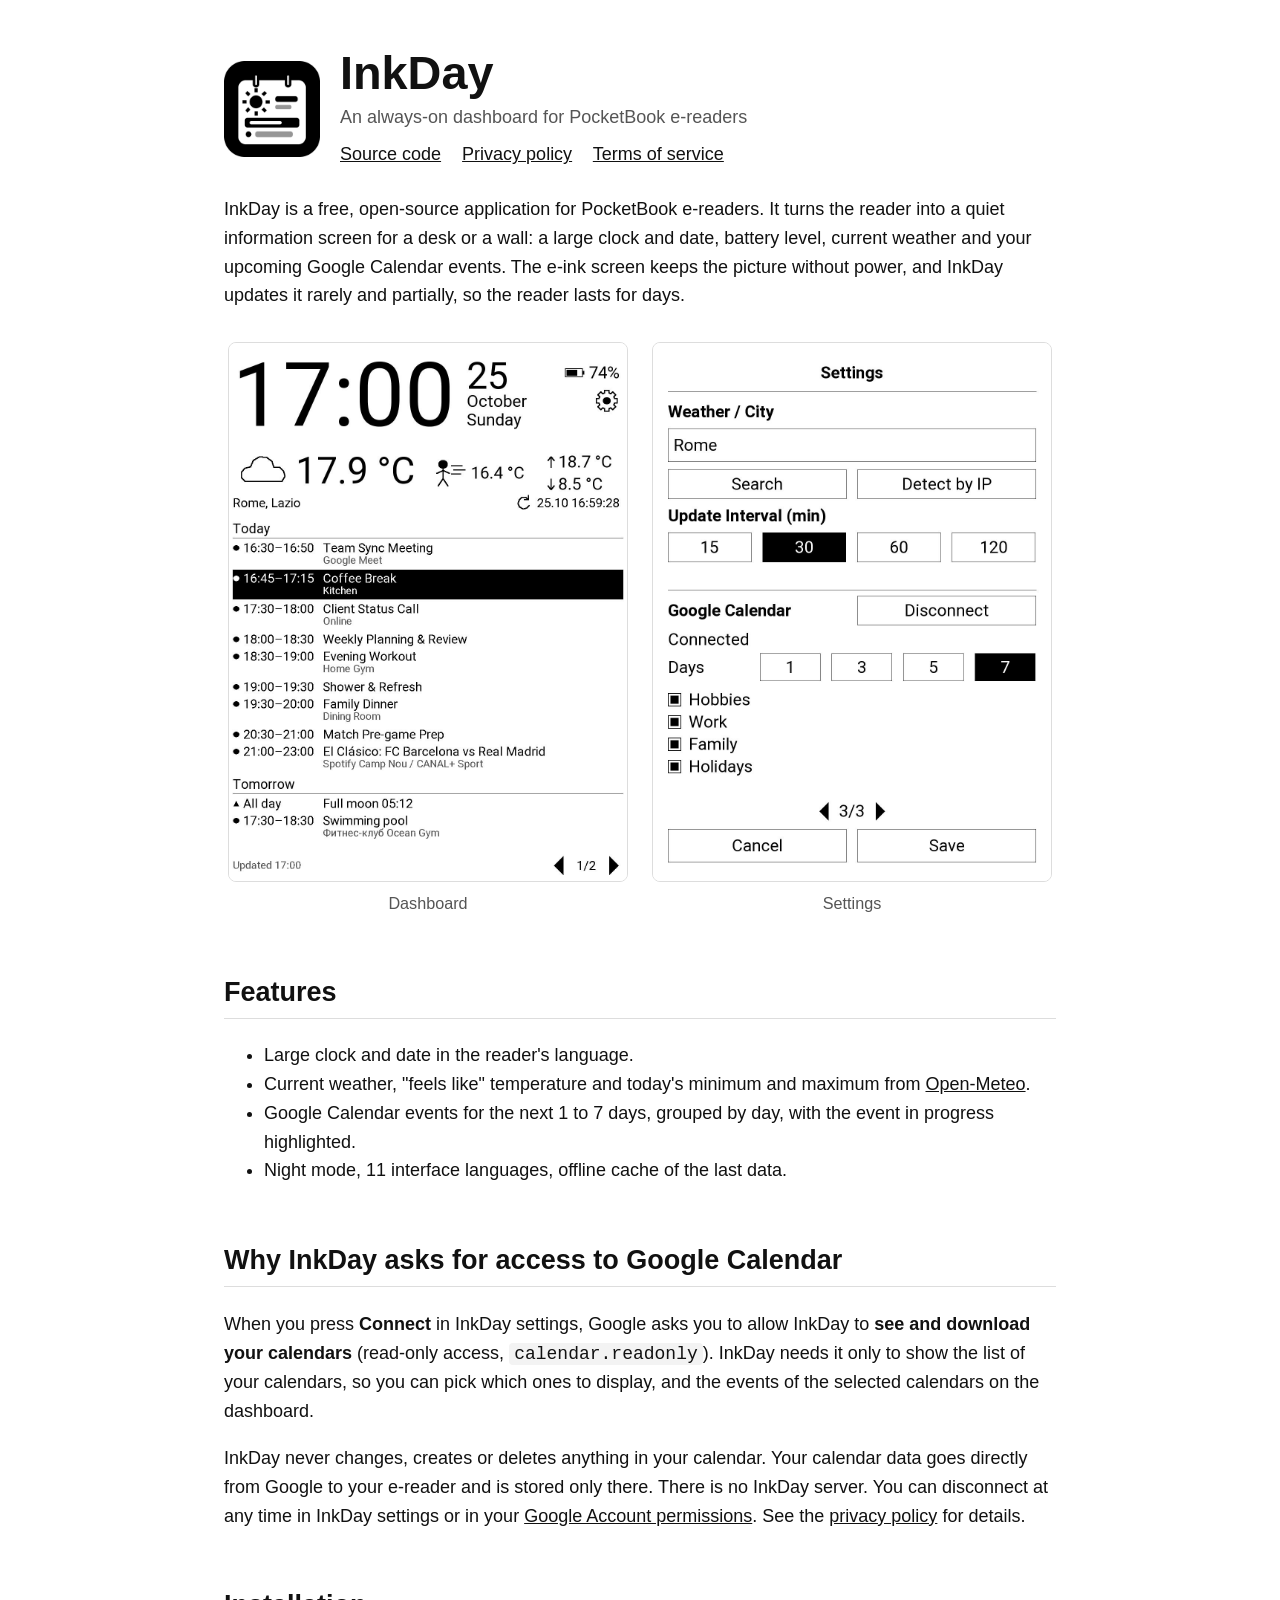
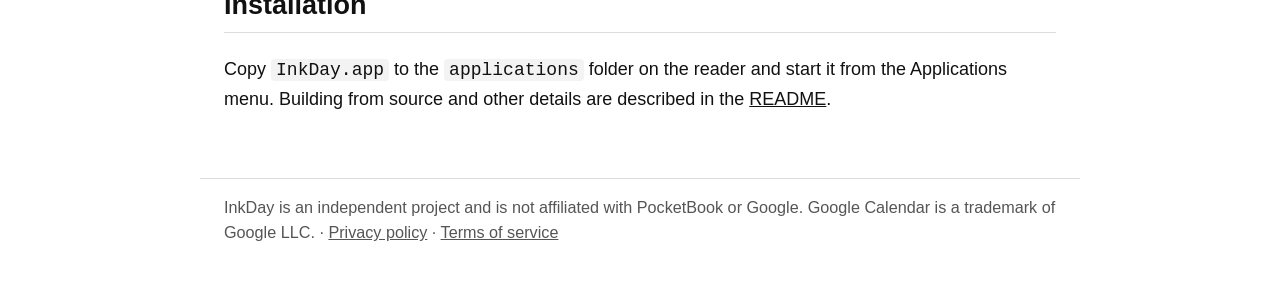
==== docs/index.html @ cce5a079 "add description, privacy policy pages, icon" ====
<!DOCTYPE html>
<html lang="en">
<head>
<meta charset="utf-8">
<meta name="viewport" content="width=device-width, initial-scale=1">
<title>InkDay — dashboard for PocketBook e-readers</title>
<meta name="description" content="InkDay turns a PocketBook e-reader into an always-on dashboard with a clock, weather and Google Calendar events.">
<link rel="icon" href="images/icon-120.png">
<link rel="stylesheet" href="style.css">
</head>
<body>
<header>
  <img src="images/icon-512.png" alt="InkDay icon">
  <div>
    <h1>InkDay</h1>
    <p>An always-on dashboard for PocketBook e-readers</p>
    <nav>
      <a href="https://github.com/Kif-Fando/InkDay">Source code</a>
      <a href="privacy.html">Privacy policy</a>
      <a href="terms.html">Terms of service</a>
    </nav>
  </div>
</header>

<main>
  <p>
    InkDay is a free, open-source application for PocketBook e-readers. It turns the
    reader into a quiet information screen for a desk or a wall: a large clock and date,
    battery level, current weather and your upcoming Google Calendar events. The e-ink
    screen keeps the picture without power, and InkDay updates it rarely and partially,
    so the reader lasts for days.
  </p>

  <div class="screenshots">
    <figure>
      <img src="images/main.jpeg" alt="InkDay dashboard: clock, date, battery, weather and calendar events">
      <figcaption>Dashboard</figcaption>
    </figure>
    <figure>
      <img src="images/settings.jpeg" alt="InkDay settings: city, update interval and Google Calendar">
      <figcaption>Settings</figcaption>
    </figure>
  </div>

  <h2>Features</h2>
  <ul>
    <li>Large clock and date in the reader's language.</li>
    <li>Current weather, "feels like" temperature and today's minimum and maximum
      from <a href="https://open-meteo.com/">Open-Meteo</a>.</li>
    <li>Google Calendar events for the next 1 to 7 days, grouped by day, with the event
      in progress highlighted.</li>
    <li>Night mode, 11 interface languages, offline cache of the last data.</li>
  </ul>

  <h2>Why InkDay asks for access to Google Calendar</h2>
  <p>
    When you press <b>Connect</b> in InkDay settings, Google asks you to allow InkDay to
    <b>see and download your calendars</b> (read-only access,
    <code>calendar.readonly</code>). InkDay needs it only to show the list of your
    calendars, so you can pick which ones to display, and the events of the selected
    calendars on the dashboard.
  </p>
  <p>
    InkDay never changes, creates or deletes anything in your calendar. Your calendar data
    goes directly from Google to your e-reader and is stored only there. There is no
    InkDay server. You can disconnect at any time in InkDay settings or in your
    <a href="https://myaccount.google.com/permissions">Google Account permissions</a>.
    See the <a href="privacy.html">privacy policy</a> for details.
  </p>

  <h2>Installation</h2>
  <p>
    Copy <code>InkDay.app</code> to the <code>applications</code> folder on the reader
    and start it from the Applications menu. Building from source and other details are
    described in the <a href="https://github.com/Kif-Fando/InkDay#readme">README</a>.
  </p>
</main>

<footer>
  InkDay is an independent project and is not affiliated with PocketBook or Google.
  Google Calendar is a trademark of Google LLC.
  · <a href="privacy.html">Privacy policy</a>
  · <a href="terms.html">Terms of service</a>
</footer>
</body>
</html>
---- docs/style.css ----
/* Shared style for the InkDay pages: plain black and white, like the app on e-ink. */
:root {
  --text: #111;
  --muted: #555;
  --line: #ddd;
  --background: #fff;
}

* { box-sizing: border-box; }

body {
  margin: 0;
  font-family: -apple-system, "Segoe UI", Roboto, Helvetica, Arial, sans-serif;
  font-size: 18px;
  line-height: 1.6;
  color: var(--text);
  background: var(--background);
}

main, header, footer {
  max-width: 880px;
  margin: 0 auto;
  padding: 0 24px;
}

header {
  display: flex;
  align-items: center;
  gap: 20px;
  padding-top: 48px;
  padding-bottom: 8px;
}

header img { width: 96px; height: 96px; }
header h1 { margin: 0; font-size: 2.6em; line-height: 1.1; }
header p { margin: 4px 0 0; color: var(--muted); }

nav { margin-top: 8px; }
nav a { margin-right: 16px; }

a { color: var(--text); }

h2 { margin-top: 2em; border-bottom: 1px solid var(--line); padding-bottom: 4px; }

.screenshots {
  display: flex;
  flex-wrap: wrap;
  gap: 24px;
  justify-content: center;
  margin: 32px 0;
}

.screenshots figure { margin: 0; flex: 1 1 320px; max-width: 400px; text-align: center; }
.screenshots img { width: 100%; height: auto; border: 1px solid var(--line); border-radius: 8px; }
.screenshots figcaption { color: var(--muted); font-size: 0.9em; }

code { background: #f3f3f3; padding: 1px 5px; border-radius: 4px; }

footer {
  margin-top: 64px;
  padding-top: 16px;
  padding-bottom: 48px;
  border-top: 1px solid var(--line);
  color: var(--muted);
  font-size: 0.9em;
}

footer a { color: var(--muted); }
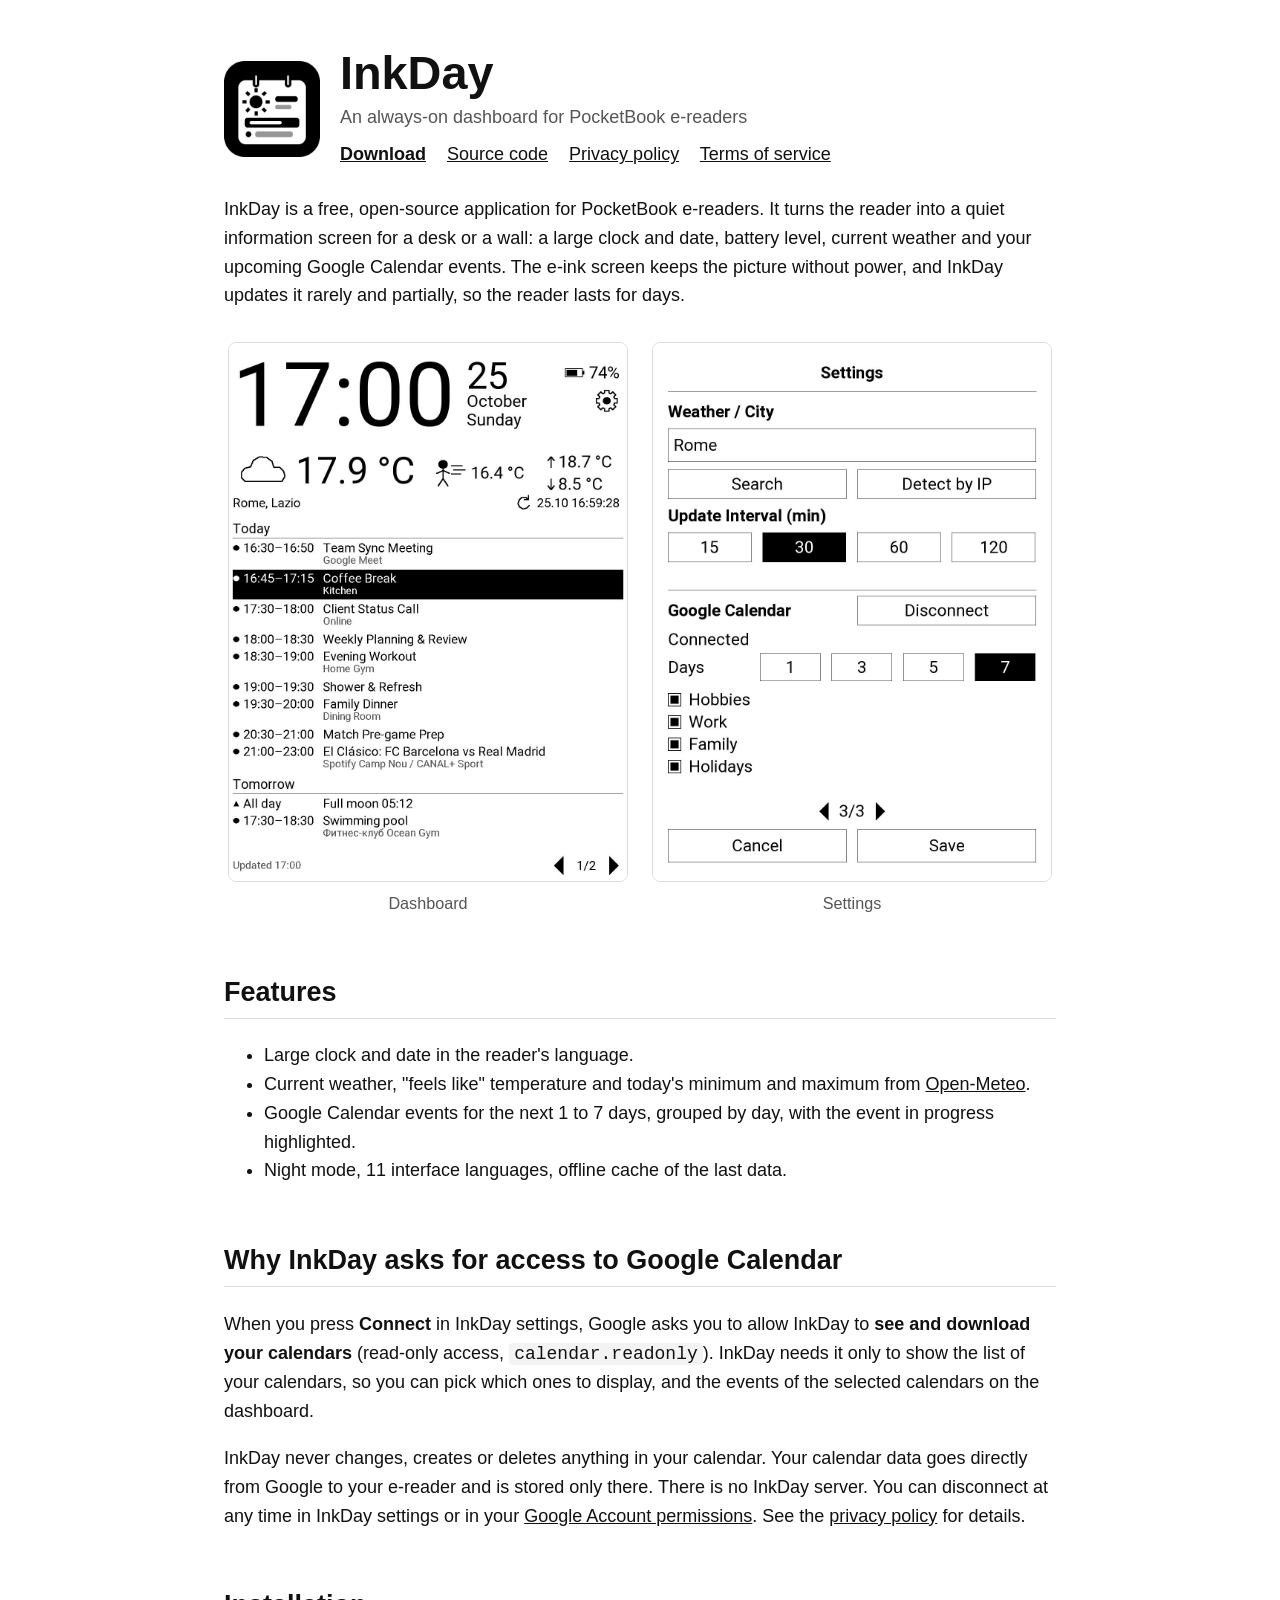
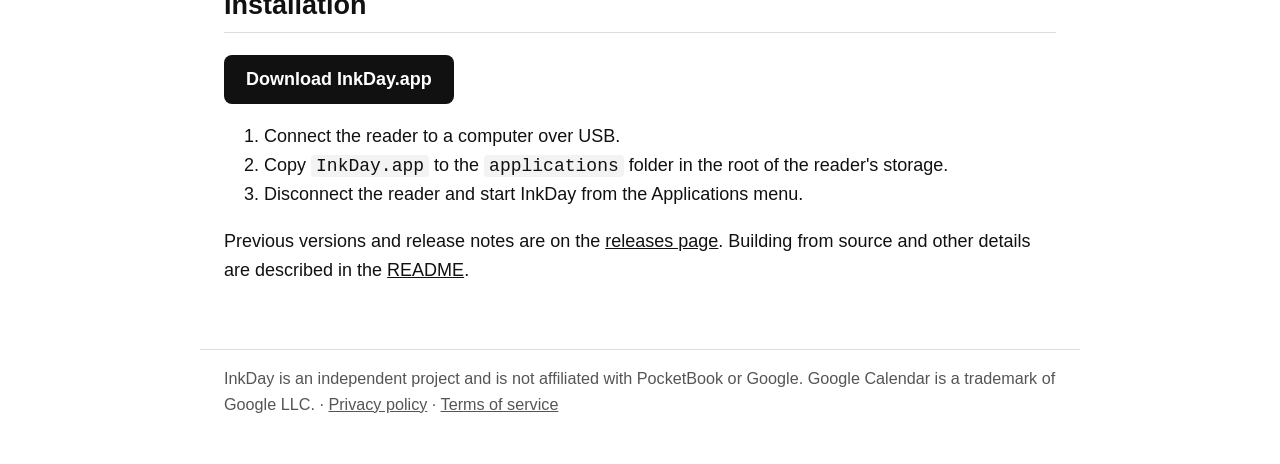
==== commit 1bcdc306: "Add GitHub release target and download links" ====
--- a/docs/index.html
+++ b/docs/index.html
@@ -15,6 +15,7 @@
     <h1>InkDay</h1>
     <p>An always-on dashboard for PocketBook e-readers</p>
     <nav>
+      <a href="https://github.com/Kif-Fando/InkDay/releases/latest/download/InkDay.app"><b>Download</b></a>
       <a href="https://github.com/Kif-Fando/InkDay">Source code</a>
       <a href="privacy.html">Privacy policy</a>
       <a href="terms.html">Terms of service</a>
@@ -70,9 +71,19 @@
 
   <h2>Installation</h2>
   <p>
-    Copy <code>InkDay.app</code> to the <code>applications</code> folder on the reader
-    and start it from the Applications menu. Building from source and other details are
-    described in the <a href="https://github.com/Kif-Fando/InkDay#readme">README</a>.
+    <a class="button" href="https://github.com/Kif-Fando/InkDay/releases/latest/download/InkDay.app">Download InkDay.app</a>
+  </p>
+  <ol>
+    <li>Connect the reader to a computer over USB.</li>
+    <li>Copy <code>InkDay.app</code> to the <code>applications</code> folder in the root
+      of the reader's storage.</li>
+    <li>Disconnect the reader and start InkDay from the Applications menu.</li>
+  </ol>
+  <p>
+    Previous versions and release notes are on the
+    <a href="https://github.com/Kif-Fando/InkDay/releases">releases page</a>. Building from
+    source and other details are described in the
+    <a href="https://github.com/Kif-Fando/InkDay#readme">README</a>.
   </p>
 </main>
 
--- a/docs/style.css
+++ b/docs/style.css
@@ -40,6 +40,16 @@
 
 a { color: var(--text); }
 
+a.button {
+  display: inline-block;
+  padding: 10px 22px;
+  border-radius: 8px;
+  background: var(--text);
+  color: var(--background);
+  font-weight: bold;
+  text-decoration: none;
+}
+
 h2 { margin-top: 2em; border-bottom: 1px solid var(--line); padding-bottom: 4px; }
 
 .screenshots {
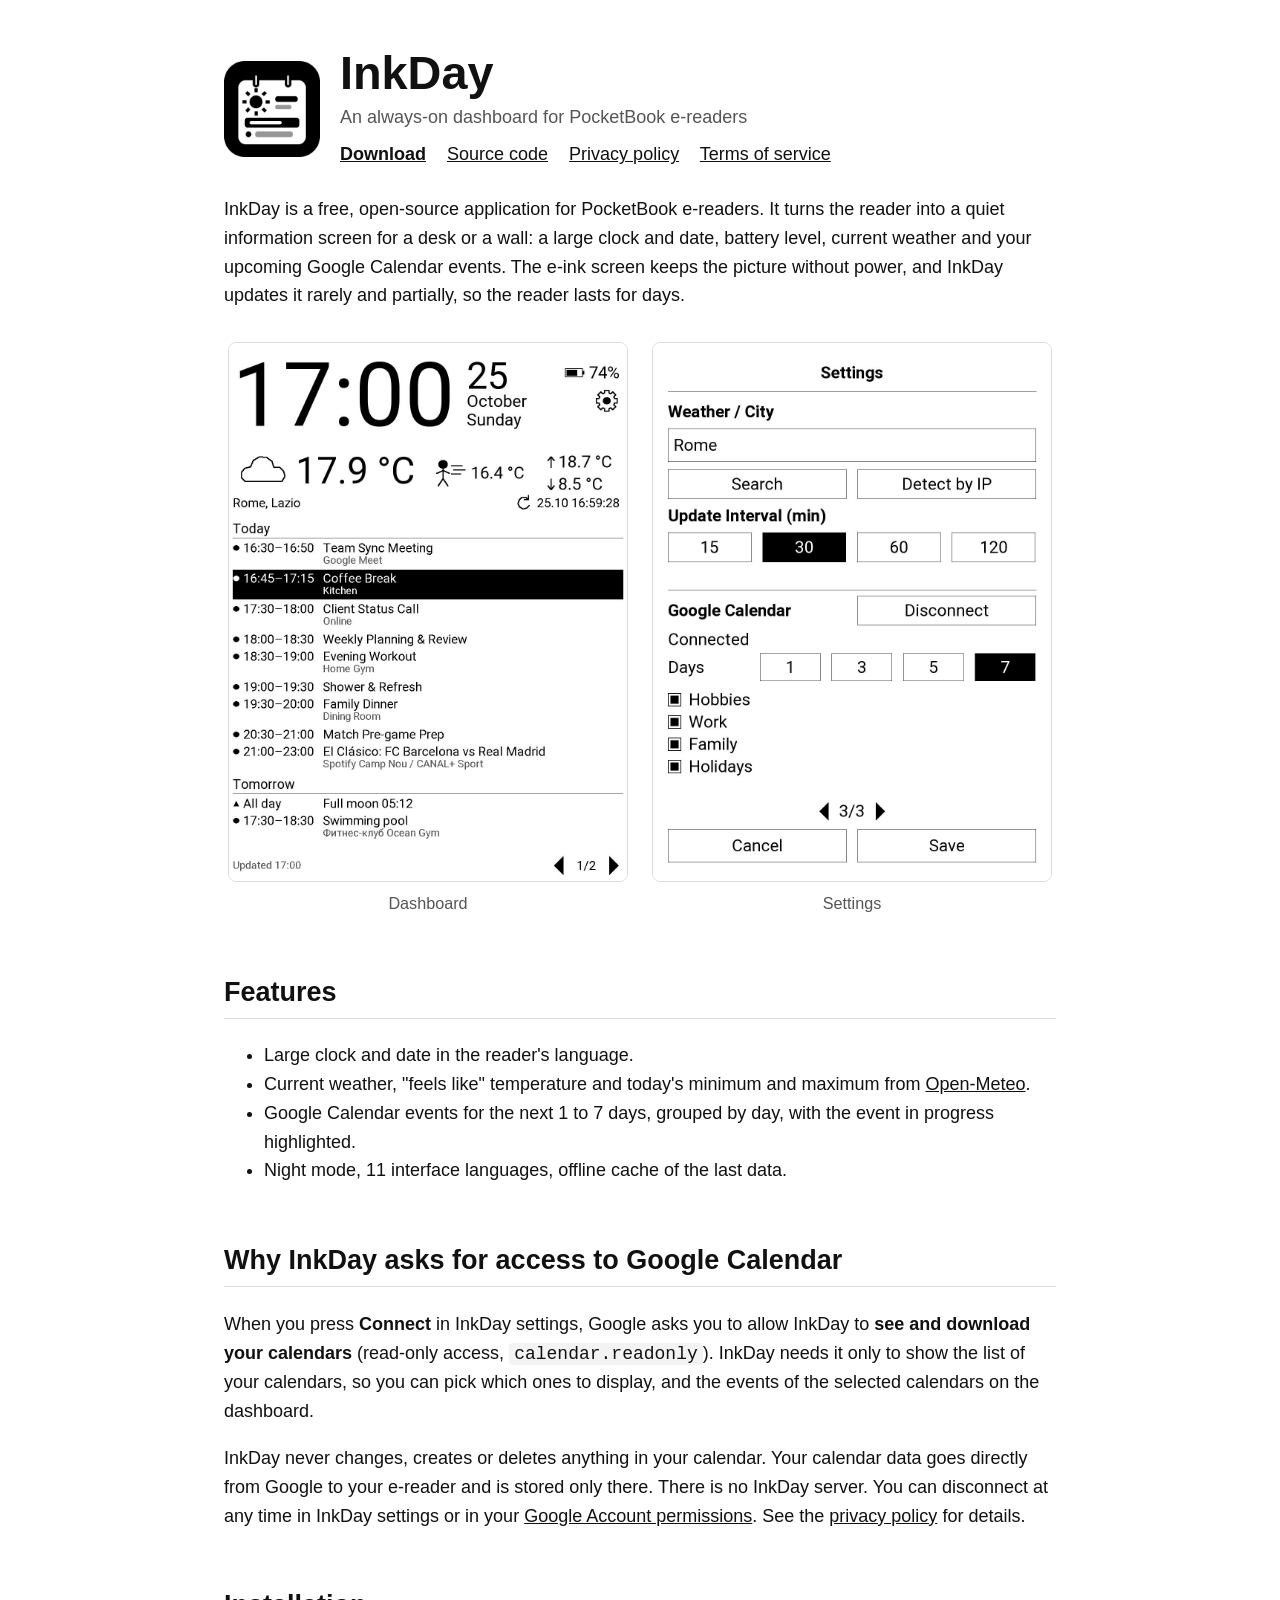
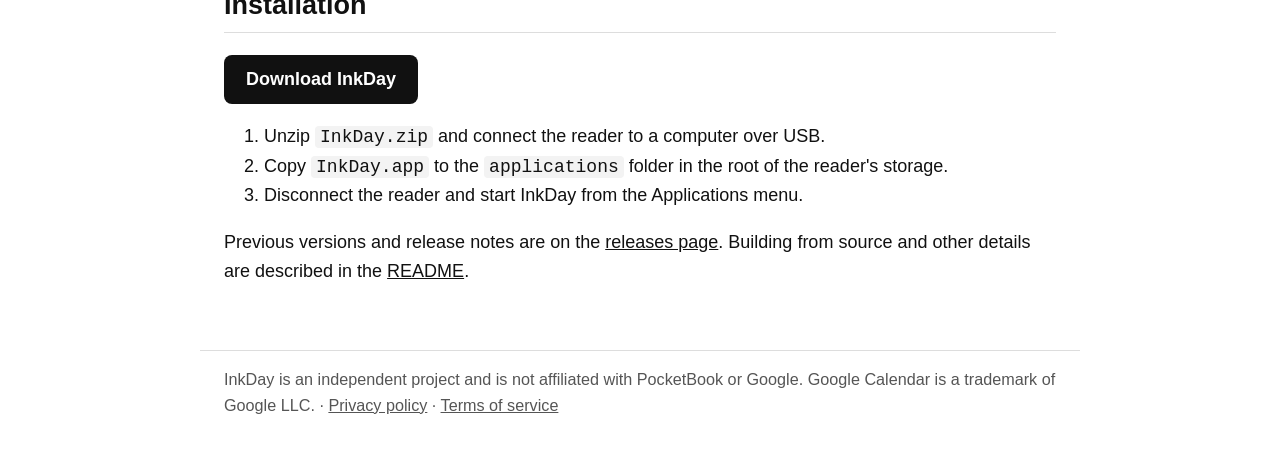
==== commit b39ee4bb: "Add GitHub release target and download links" ====
--- a/docs/index.html
+++ b/docs/index.html
@@ -15,7 +15,7 @@
     <h1>InkDay</h1>
     <p>An always-on dashboard for PocketBook e-readers</p>
     <nav>
-      <a href="https://github.com/Kif-Fando/InkDay/releases/latest/download/InkDay.app"><b>Download</b></a>
+      <a href="https://github.com/Kif-Fando/InkDay/releases/latest/download/InkDay.zip"><b>Download</b></a>
       <a href="https://github.com/Kif-Fando/InkDay">Source code</a>
       <a href="privacy.html">Privacy policy</a>
       <a href="terms.html">Terms of service</a>
@@ -71,10 +71,10 @@
 
   <h2>Installation</h2>
   <p>
-    <a class="button" href="https://github.com/Kif-Fando/InkDay/releases/latest/download/InkDay.app">Download InkDay.app</a>
+    <a class="button" href="https://github.com/Kif-Fando/InkDay/releases/latest/download/InkDay.zip">Download InkDay</a>
   </p>
   <ol>
-    <li>Connect the reader to a computer over USB.</li>
+    <li>Unzip <code>InkDay.zip</code> and connect the reader to a computer over USB.</li>
     <li>Copy <code>InkDay.app</code> to the <code>applications</code> folder in the root
       of the reader's storage.</li>
     <li>Disconnect the reader and start InkDay from the Applications menu.</li>
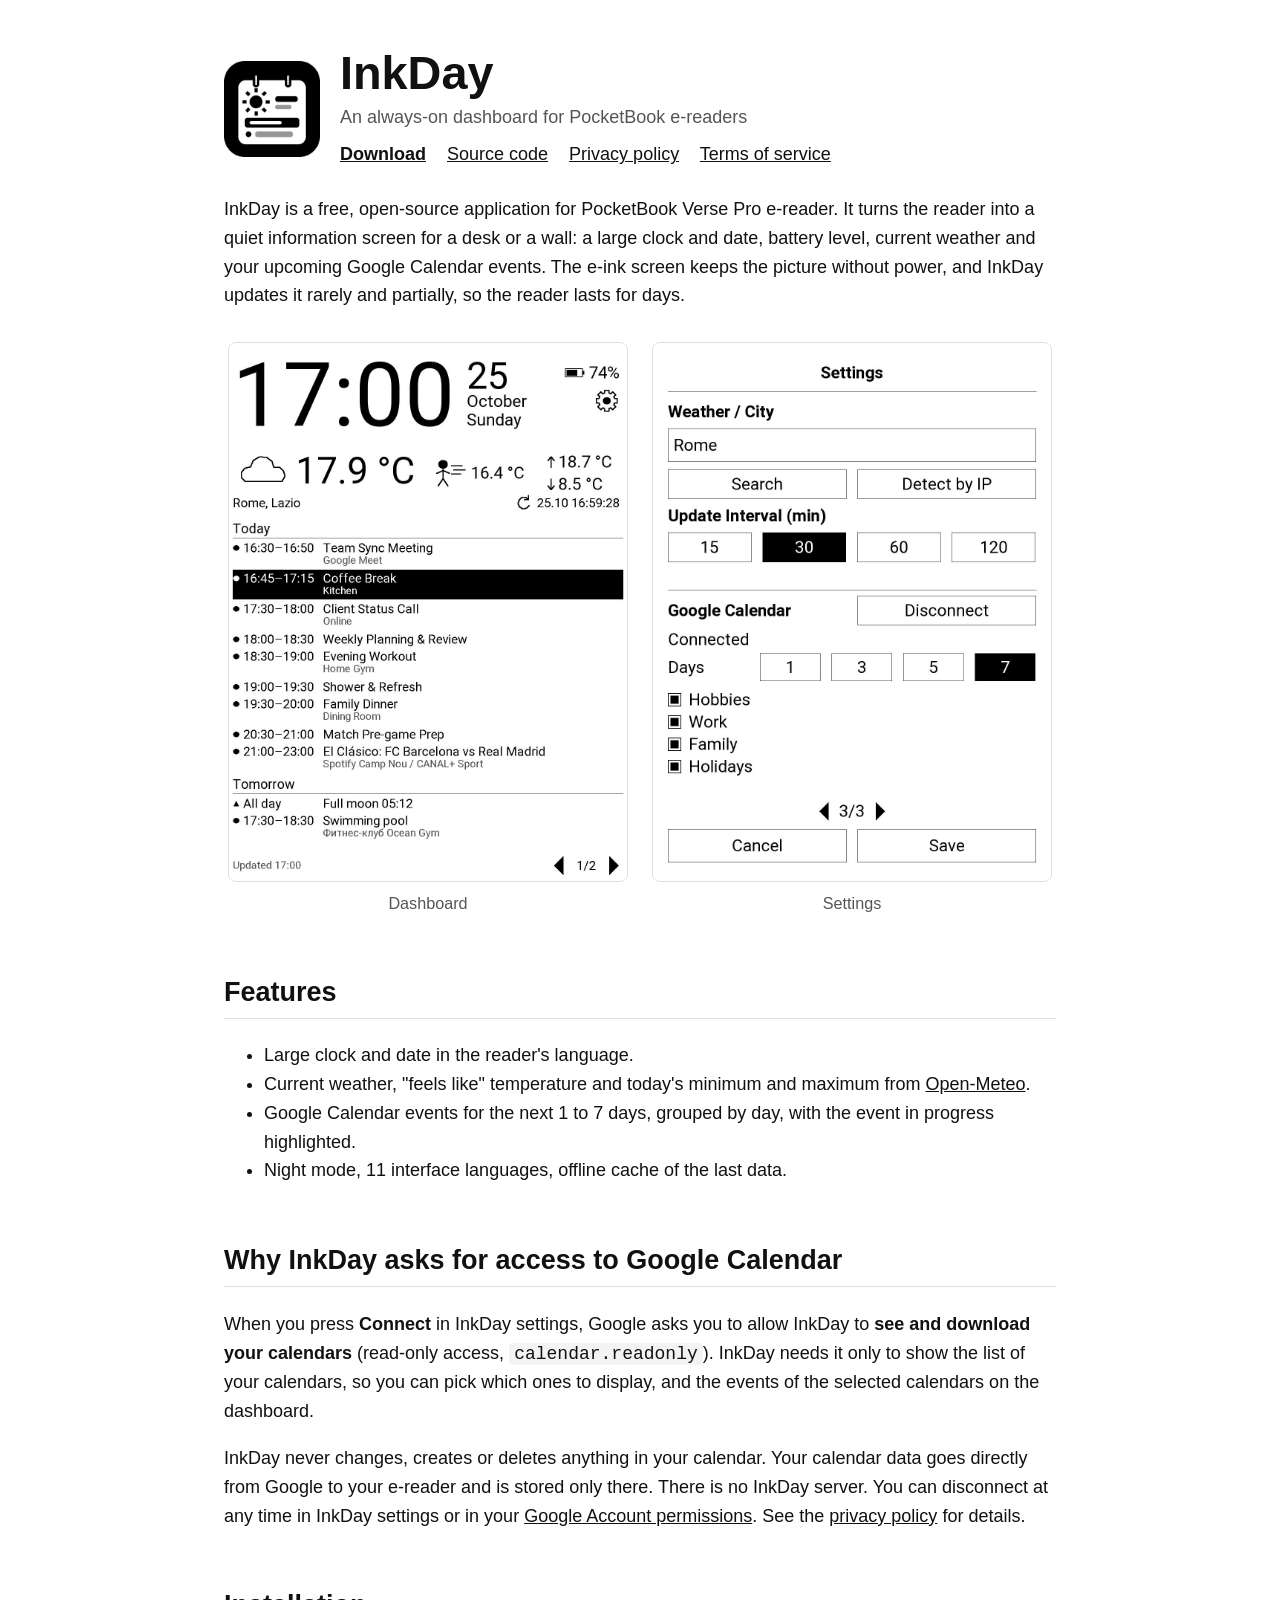
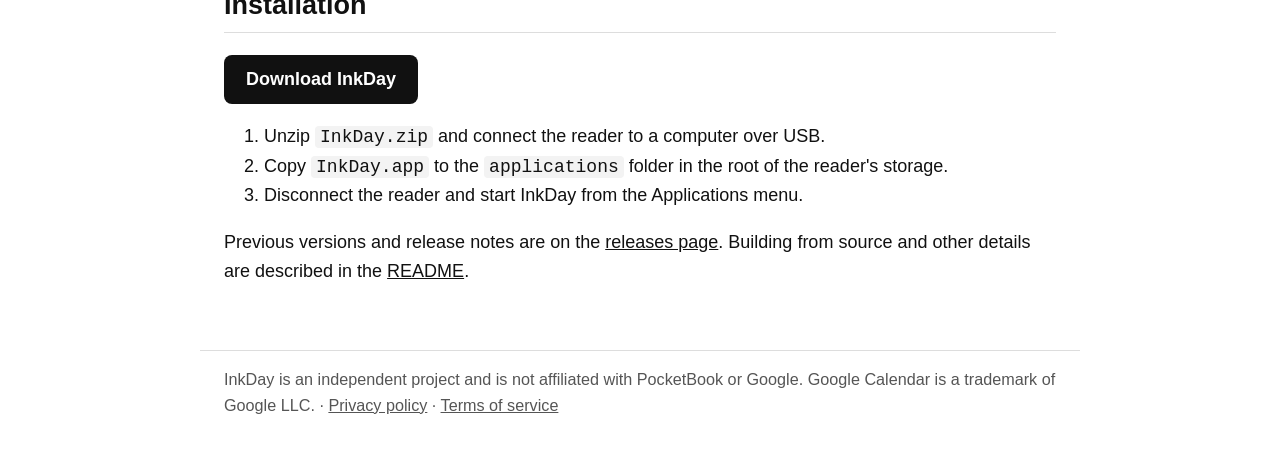
==== commit 9f5fde5a: "Update index.html" ====
--- a/docs/index.html
+++ b/docs/index.html
@@ -3,7 +3,7 @@
 <head>
 <meta charset="utf-8">
 <meta name="viewport" content="width=device-width, initial-scale=1">
-<title>InkDay — dashboard for PocketBook e-readers</title>
+<title>InkDay — dashboard for PocketBook Verse Pro e-reader</title>
 <meta name="description" content="InkDay turns a PocketBook e-reader into an always-on dashboard with a clock, weather and Google Calendar events.">
 <link rel="icon" href="images/icon-120.png">
 <link rel="stylesheet" href="style.css">
@@ -25,7 +25,7 @@
 
 <main>
   <p>
-    InkDay is a free, open-source application for PocketBook e-readers. It turns the
+    InkDay is a free, open-source application for PocketBook Verse Pro e-reader. It turns the
     reader into a quiet information screen for a desk or a wall: a large clock and date,
     battery level, current weather and your upcoming Google Calendar events. The e-ink
     screen keeps the picture without power, and InkDay updates it rarely and partially,
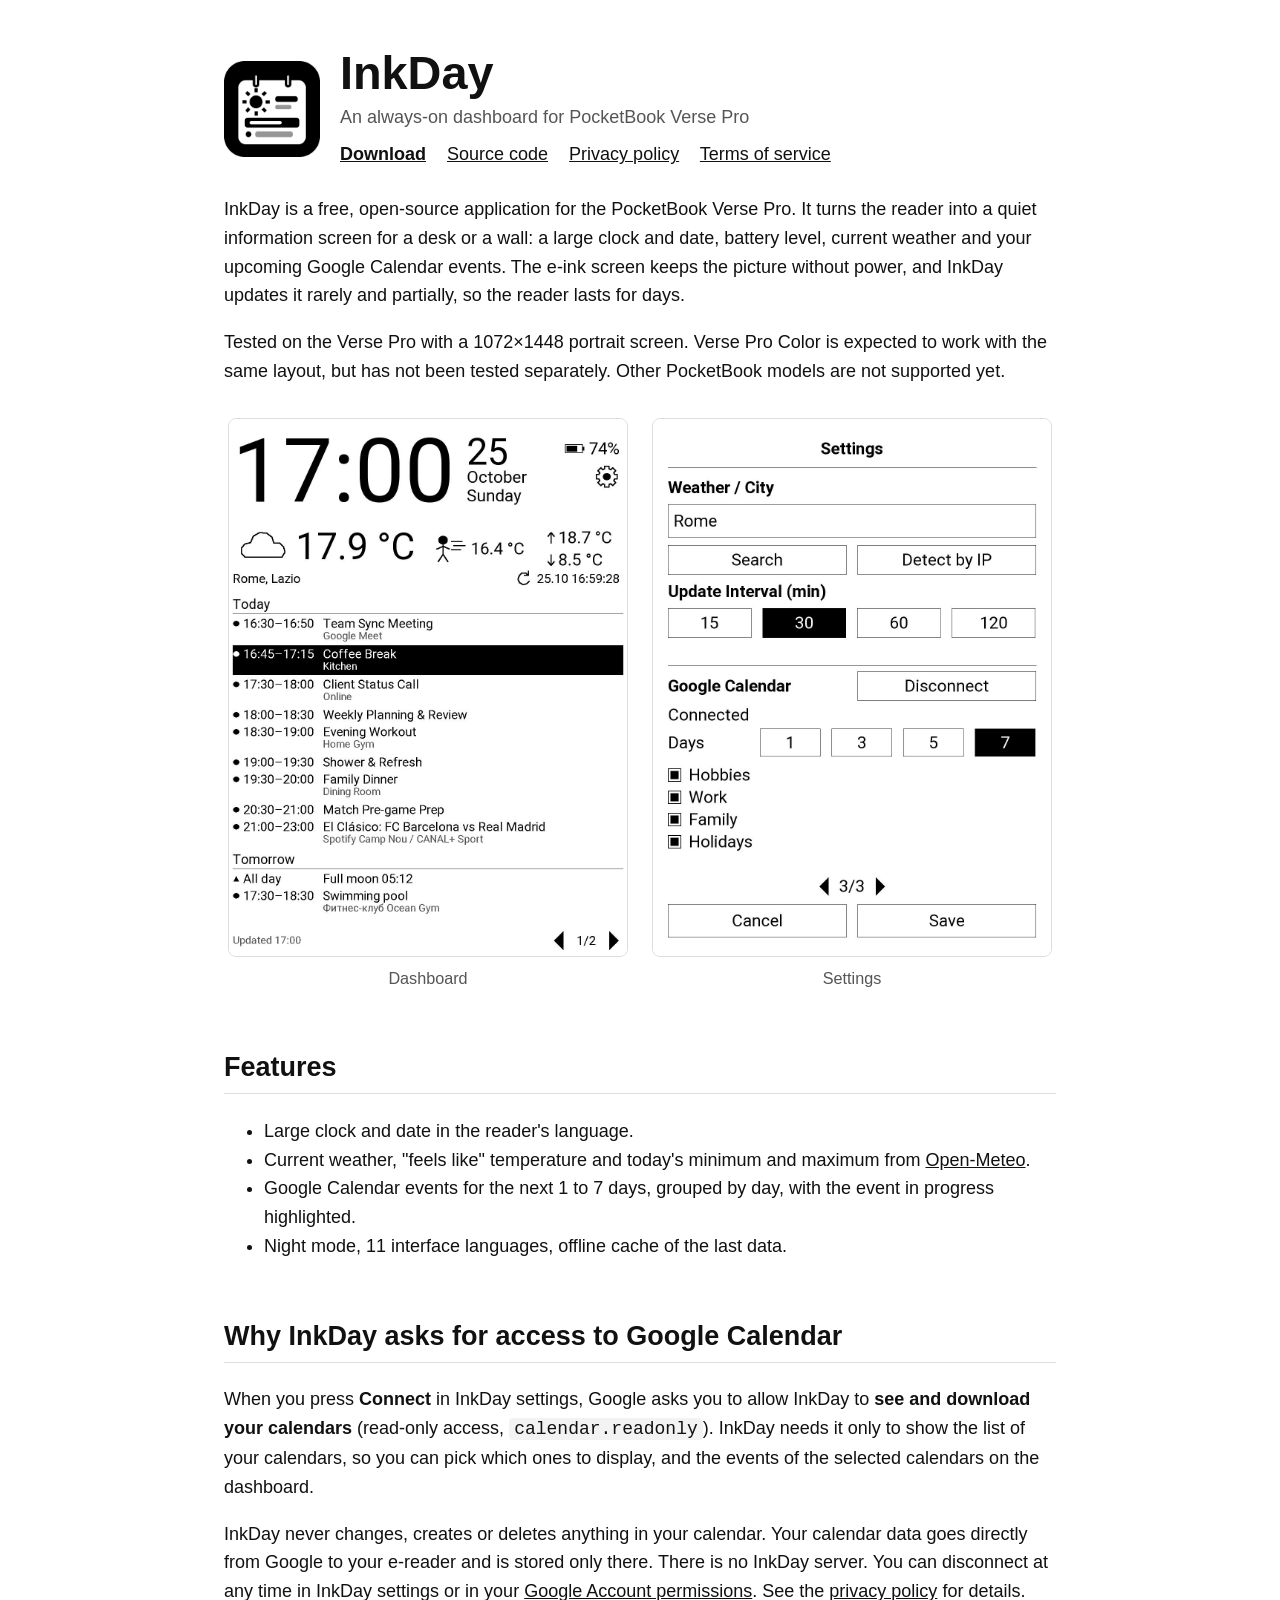
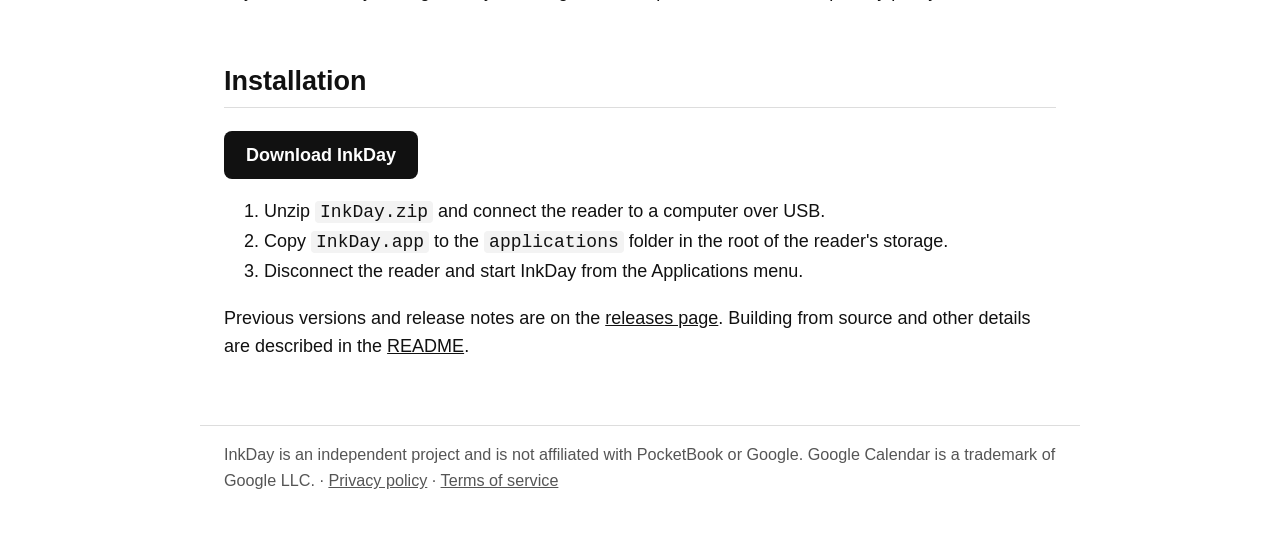
==== commit c1b88fcf: "update docs" ====
--- a/docs/index.html
+++ b/docs/index.html
@@ -3,8 +3,8 @@
 <head>
 <meta charset="utf-8">
 <meta name="viewport" content="width=device-width, initial-scale=1">
-<title>InkDay — dashboard for PocketBook Verse Pro e-reader</title>
-<meta name="description" content="InkDay turns a PocketBook e-reader into an always-on dashboard with a clock, weather and Google Calendar events.">
+<title>InkDay — dashboard for PocketBook Verse Pro</title>
+<meta name="description" content="InkDay turns a PocketBook Verse Pro into an always-on dashboard with a clock, weather and Google Calendar events. Verse Pro Color compatibility is expected.">
 <link rel="icon" href="images/icon-120.png">
 <link rel="stylesheet" href="style.css">
 </head>
@@ -13,7 +13,7 @@
   <img src="images/icon-512.png" alt="InkDay icon">
   <div>
     <h1>InkDay</h1>
-    <p>An always-on dashboard for PocketBook e-readers</p>
+    <p>An always-on dashboard for PocketBook Verse Pro</p>
     <nav>
       <a href="https://github.com/Kif-Fando/InkDay/releases/latest/download/InkDay.zip"><b>Download</b></a>
       <a href="https://github.com/Kif-Fando/InkDay">Source code</a>
@@ -25,11 +25,17 @@
 
 <main>
   <p>
-    InkDay is a free, open-source application for PocketBook Verse Pro e-reader. It turns the
+    InkDay is a free, open-source application for the PocketBook Verse Pro. It turns the
     reader into a quiet information screen for a desk or a wall: a large clock and date,
     battery level, current weather and your upcoming Google Calendar events. The e-ink
     screen keeps the picture without power, and InkDay updates it rarely and partially,
     so the reader lasts for days.
+  </p>
+
+  <p>
+    Tested on the Verse Pro with a 1072×1448 portrait screen. Verse Pro Color is
+    expected to work with the same layout, but has not been tested separately.
+    Other PocketBook models are not supported yet.
   </p>
 
   <div class="screenshots">
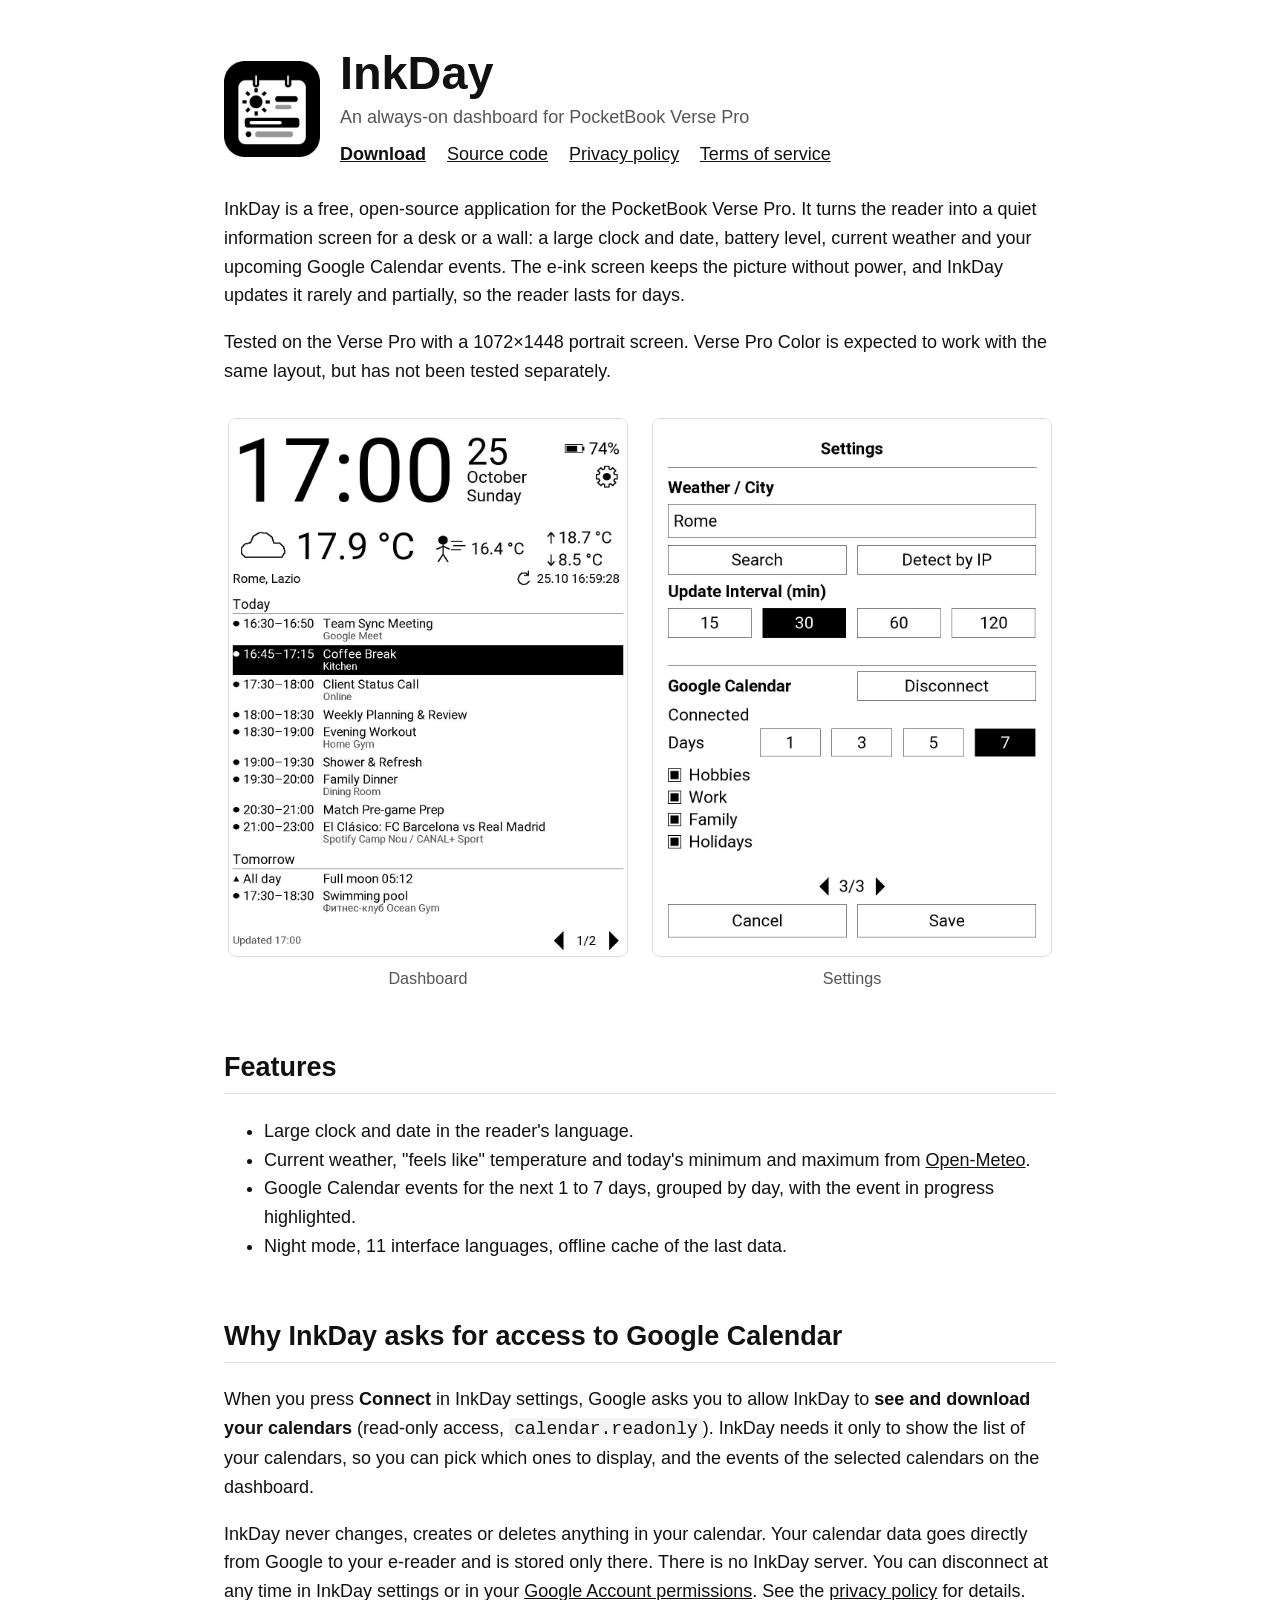
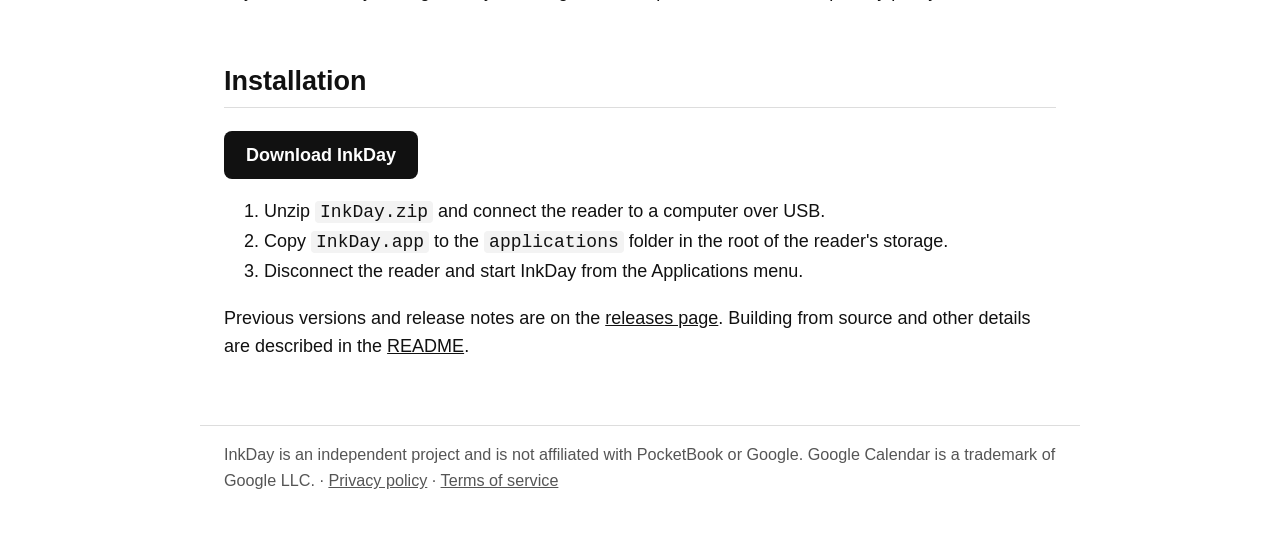
==== commit 506e0f54: "Update index.html" ====
--- a/docs/index.html
+++ b/docs/index.html
@@ -35,7 +35,6 @@
   <p>
     Tested on the Verse Pro with a 1072×1448 portrait screen. Verse Pro Color is
     expected to work with the same layout, but has not been tested separately.
-    Other PocketBook models are not supported yet.
   </p>
 
   <div class="screenshots">
